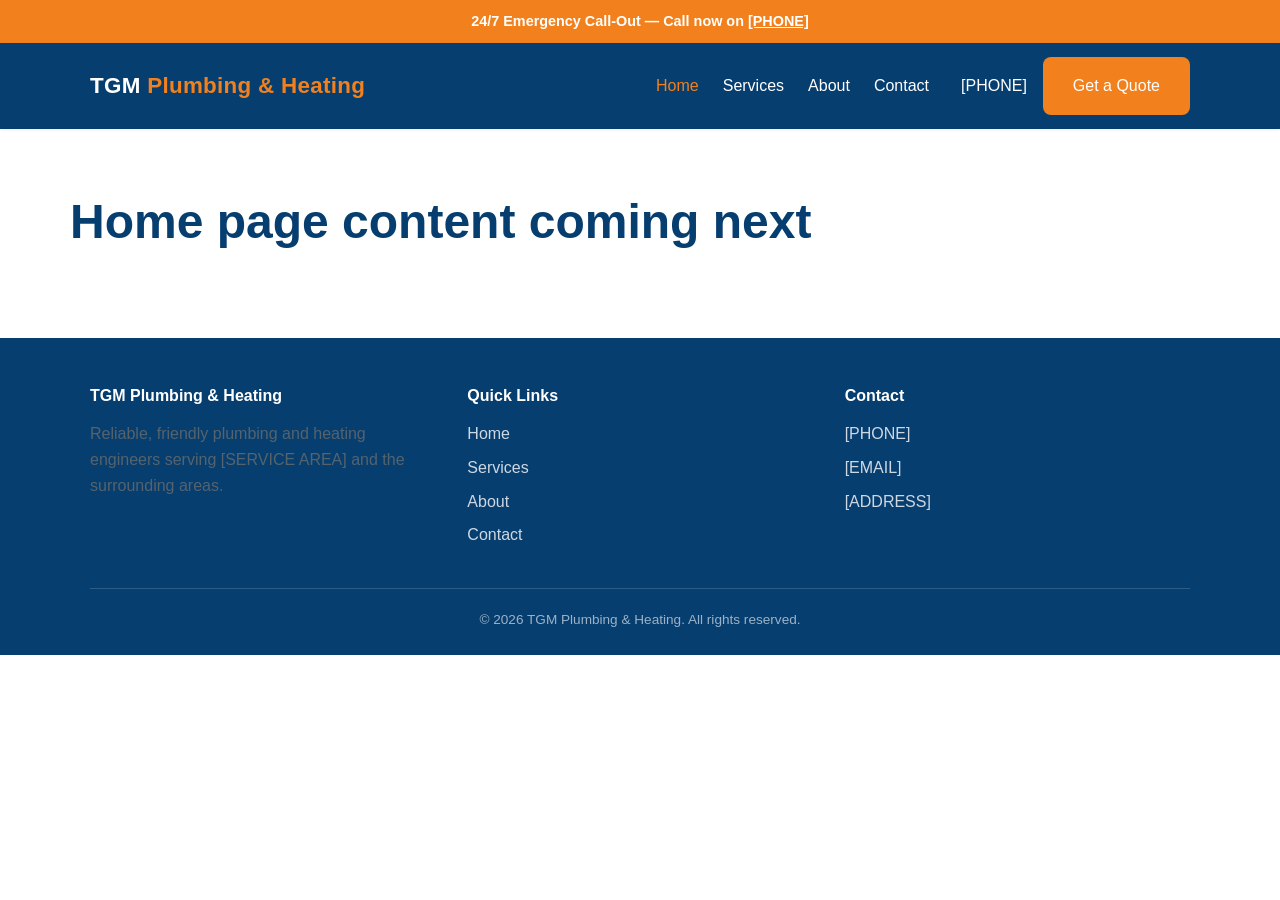
==== index.html @ c1269f1b "Add site header, emergency banner, and footer Build the shared page chrome (sticky nav with mobile t" ====
<!DOCTYPE html>
<html lang="en">
<head>
  <meta charset="UTF-8" />
  <meta name="viewport" content="width=device-width, initial-scale=1.0" />
  <title>TGM Plumbing & Heating | Local Plumbers & Heating Engineers</title>
  <meta name="description" content="TGM Plumbing & Heating — trusted local plumbing and heating engineers. Boiler installs, repairs, and 24/7 emergency call-outs." />
  <link rel="stylesheet" href="css/style.css" />
</head>
<body>

  <div class="emergency-banner">
    24/7 Emergency Call-Out — Call now on <a href="tel:[PHONE]">[PHONE]</a>
  </div>

  <header class="site-header">
    <div class="container">
      <a href="index.html" class="logo">TGM <span>Plumbing & Heating</span></a>

      <nav class="main-nav">
        <ul>
          <li><a href="index.html" class="active">Home</a></li>
          <li><a href="services.html">Services</a></li>
          <li><a href="about.html">About</a></li>
          <li><a href="contact.html">Contact</a></li>
        </ul>
        <div class="nav-call">
          <a href="tel:[PHONE]" class="nav-phone">[PHONE]</a>
          <a href="contact.html" class="btn btn-primary">Get a Quote</a>
        </div>
      </nav>

      <button class="nav-toggle" aria-label="Toggle navigation" aria-expanded="false">
        <span></span>
        <span></span>
        <span></span>
      </button>
    </div>
  </header>

  <main>
    <!-- Home page content coming in the next commit -->
    <section class="section container">
      <h1>Home page content coming next</h1>
    </section>
  </main>

  <footer class="site-footer">
    <div class="container">
      <div class="footer-grid">
        <div>
          <h4>TGM Plumbing & Heating</h4>
          <p>Reliable, friendly plumbing and heating engineers serving [SERVICE AREA] and the surrounding areas.</p>
        </div>
        <div>
          <h4>Quick Links</h4>
          <ul>
            <li><a href="index.html">Home</a></li>
            <li><a href="services.html">Services</a></li>
            <li><a href="about.html">About</a></li>
            <li><a href="contact.html">Contact</a></li>
          </ul>
        </div>
        <div>
          <h4>Contact</h4>
          <ul>
            <li><a href="tel:[PHONE]">[PHONE]</a></li>
            <li><a href="mailto:[EMAIL]">[EMAIL]</a></li>
            <li>[ADDRESS]</li>
          </ul>
        </div>
      </div>
      <div class="footer-bottom">
        &copy; <span id="year"></span> TGM Plumbing & Heating. All rights reserved.
      </div>
    </div>
  </footer>

  <script src="js/script.js"></script>
  <script>document.getElementById("year").textContent = new Date().getFullYear();</script>
</body>
</html>
---- css/style.css ----
/* ===================================================
   TGM Plumbing & Heating — base styles
   =================================================== */

:root {
  /* Brand colors — blue (van livery) + orange accent for CTAs */
  --color-primary: #0b5ea8;
  --color-primary-dark: #073e70;
  --color-primary-light: #eaf3fb;
  --color-accent: #f2811d;
  --color-accent-dark: #cc6a0f;
  --color-text: #1c2b36;
  --color-text-muted: #55636c;
  --color-bg: #ffffff;
  --color-bg-alt: #f5f8fa;
  --color-border: #e0e6ea;
  --color-white: #ffffff;
  --color-success: #1e8e3e;

  --font-base: -apple-system, BlinkMacSystemFont, "Segoe UI", Roboto, Helvetica, Arial, sans-serif;

  --radius: 8px;
  --shadow-sm: 0 1px 3px rgba(0, 0, 0, 0.08);
  --shadow-md: 0 4px 16px rgba(0, 0, 0, 0.12);

  --container-width: 1140px;
}

/* Reset */
*,
*::before,
*::after {
  box-sizing: border-box;
}

html {
  scroll-behavior: smooth;
}

body {
  margin: 0;
  font-family: var(--font-base);
  color: var(--color-text);
  background: var(--color-bg);
  line-height: 1.6;
  -webkit-font-smoothing: antialiased;
}

img {
  max-width: 100%;
  display: block;
}

a {
  color: var(--color-primary);
  text-decoration: none;
}

a:hover {
  text-decoration: underline;
}

ul {
  margin: 0;
  padding: 0;
  list-style: none;
}

h1, h2, h3, h4 {
  margin: 0 0 0.5em;
  line-height: 1.2;
  color: var(--color-primary-dark);
}

h1 {
  font-size: clamp(2rem, 4vw, 3rem);
}

h2 {
  font-size: clamp(1.5rem, 3vw, 2.2rem);
}

h3 {
  font-size: 1.25rem;
}

p {
  margin: 0 0 1em;
  color: var(--color-text-muted);
}

/* Layout helpers */
.container {
  width: 100%;
  max-width: var(--container-width);
  margin: 0 auto;
  padding: 0 20px;
}

.section {
  padding: 64px 0;
}

.section-alt {
  background: var(--color-bg-alt);
}

.text-center {
  text-align: center;
}

/* Buttons */
.btn {
  display: inline-block;
  padding: 14px 28px;
  border-radius: var(--radius);
  font-weight: 600;
  font-size: 1rem;
  border: 2px solid transparent;
  cursor: pointer;
  text-decoration: none;
  transition: transform 0.15s ease, box-shadow 0.15s ease;
}

.btn:hover {
  text-decoration: none;
  transform: translateY(-1px);
}

.btn-primary {
  background: var(--color-accent);
  color: var(--color-white);
}

.btn-primary:hover {
  background: var(--color-accent-dark);
  box-shadow: var(--shadow-md);
}

.btn-outline {
  background: transparent;
  border-color: var(--color-white);
  color: var(--color-white);
}

.btn-outline:hover {
  background: var(--color-white);
  color: var(--color-primary-dark);
}

.btn-secondary {
  background: var(--color-primary);
  color: var(--color-white);
}

.btn-secondary:hover {
  background: var(--color-primary-dark);
}

/* ===================================================
   Emergency banner
   =================================================== */
.emergency-banner {
  background: var(--color-accent);
  color: var(--color-white);
  text-align: center;
  padding: 10px 20px;
  font-weight: 600;
  font-size: 0.9rem;
}

.emergency-banner a {
  color: var(--color-white);
  text-decoration: underline;
}

/* ===================================================
   Header / nav
   =================================================== */
.site-header {
  background: var(--color-primary-dark);
  position: sticky;
  top: 0;
  z-index: 100;
  box-shadow: var(--shadow-sm);
}

.site-header .container {
  display: flex;
  align-items: center;
  justify-content: space-between;
  padding-top: 14px;
  padding-bottom: 14px;
}

.logo {
  color: var(--color-white);
  font-size: 1.4rem;
  font-weight: 700;
  letter-spacing: 0.3px;
}

.logo:hover {
  text-decoration: none;
}

.logo span {
  color: var(--color-accent);
}

.main-nav {
  display: flex;
  align-items: center;
  gap: 32px;
}

.main-nav ul {
  display: flex;
  gap: 24px;
}

.main-nav a {
  color: var(--color-white);
  font-weight: 500;
}

.main-nav a:hover,
.main-nav a.active {
  color: var(--color-accent);
  text-decoration: none;
}

.nav-call {
  display: flex;
  align-items: center;
  gap: 16px;
}

.nav-phone {
  color: var(--color-white);
  font-weight: 700;
  white-space: nowrap;
}

.nav-toggle {
  display: none;
  flex-direction: column;
  gap: 5px;
  background: none;
  border: none;
  cursor: pointer;
  padding: 4px;
}

.nav-toggle span {
  width: 26px;
  height: 3px;
  background: var(--color-white);
  border-radius: 2px;
}

@media (max-width: 860px) {
  .nav-toggle {
    display: flex;
  }

  .main-nav {
    position: absolute;
    top: 100%;
    left: 0;
    right: 0;
    background: var(--color-primary-dark);
    flex-direction: column;
    align-items: stretch;
    gap: 0;
    max-height: 0;
    overflow: hidden;
    transition: max-height 0.25s ease;
  }

  .main-nav.open {
    max-height: 400px;
  }

  .main-nav ul {
    flex-direction: column;
    gap: 0;
  }

  .main-nav li {
    border-top: 1px solid rgba(255, 255, 255, 0.12);
  }

  .main-nav a {
    display: block;
    padding: 14px 20px;
  }

  .nav-call {
    padding: 16px 20px;
  }
}

/* ===================================================
   Footer
   =================================================== */
.site-footer {
  background: var(--color-primary-dark);
  color: rgba(255, 255, 255, 0.8);
  padding: 48px 0 24px;
}

.footer-grid {
  display: grid;
  grid-template-columns: repeat(auto-fit, minmax(200px, 1fr));
  gap: 32px;
  margin-bottom: 32px;
}

.footer-grid h4 {
  color: var(--color-white);
  margin-bottom: 1em;
}

.footer-grid a {
  color: rgba(255, 255, 255, 0.8);
}

.footer-grid a:hover {
  color: var(--color-accent);
}

.footer-grid li {
  margin-bottom: 8px;
}

.footer-bottom {
  border-top: 1px solid rgba(255, 255, 255, 0.15);
  padding-top: 20px;
  text-align: center;
  font-size: 0.85rem;
  color: rgba(255, 255, 255, 0.6);
}
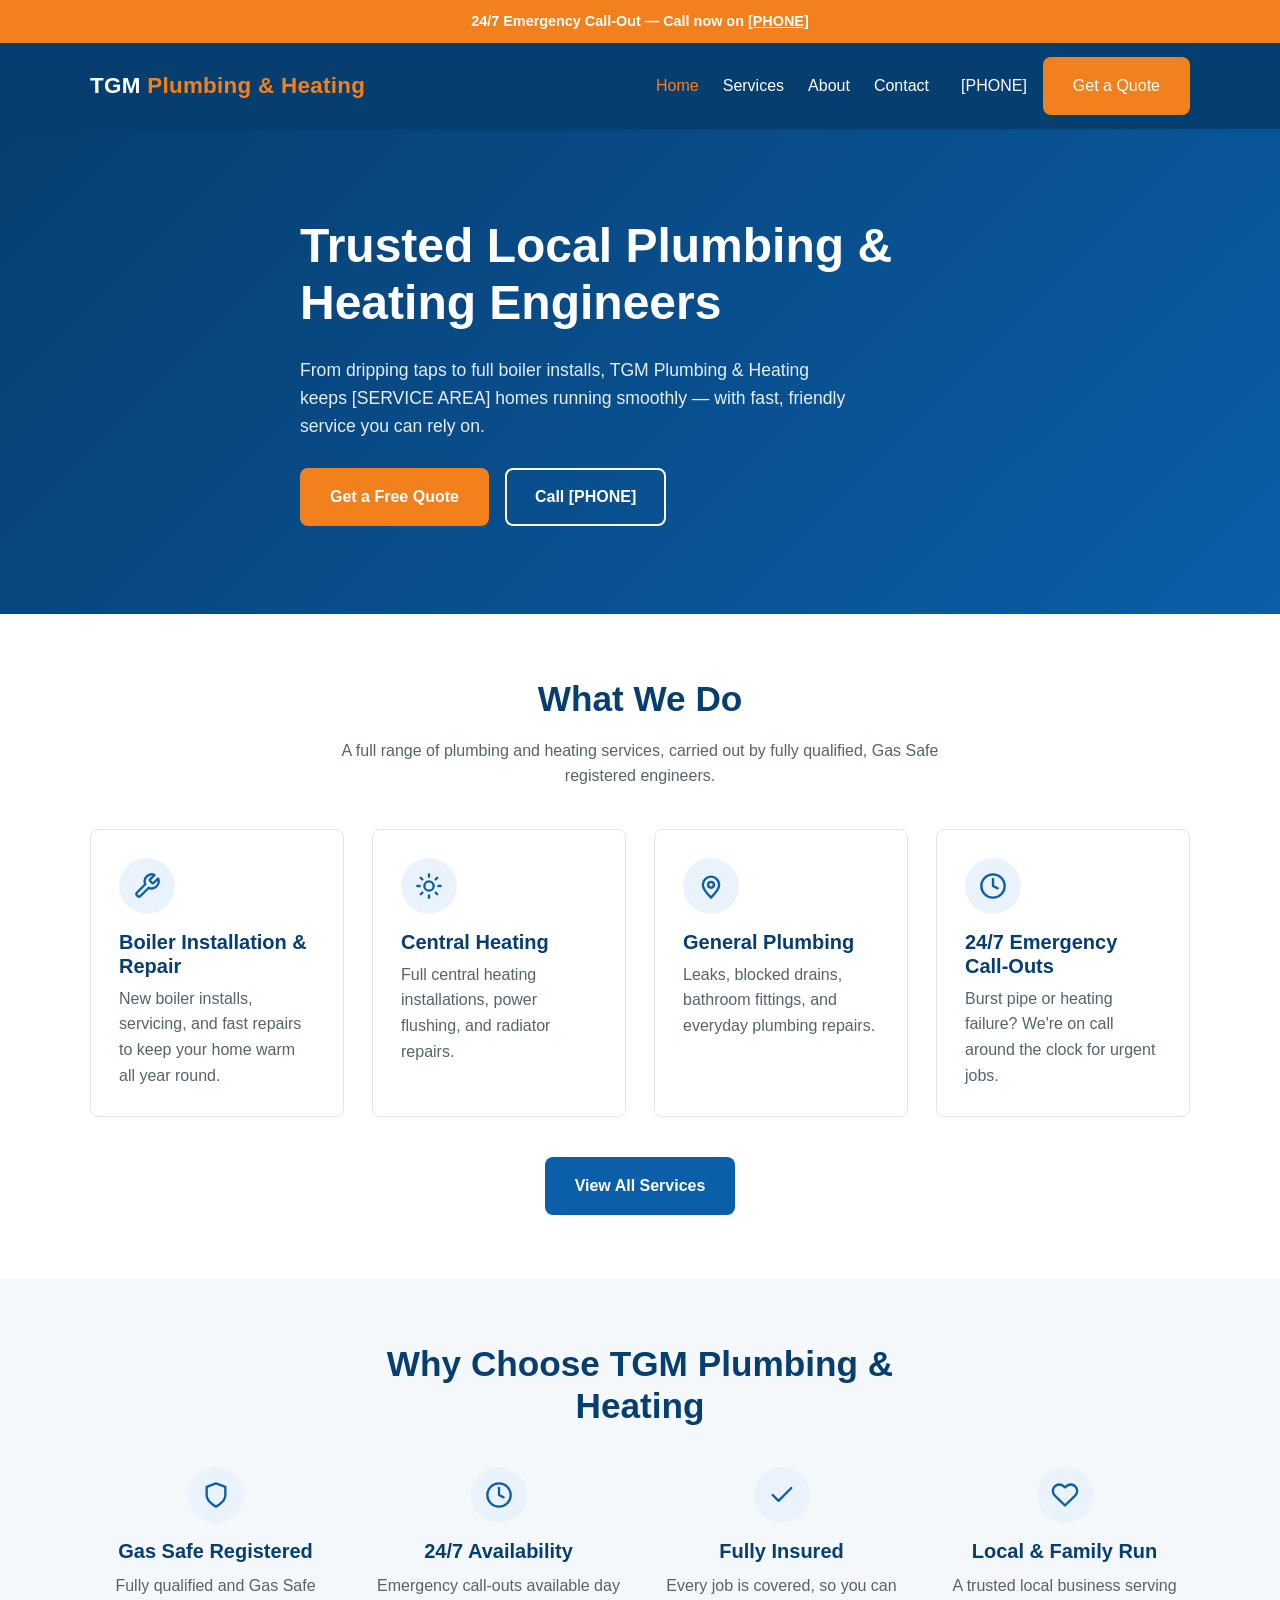
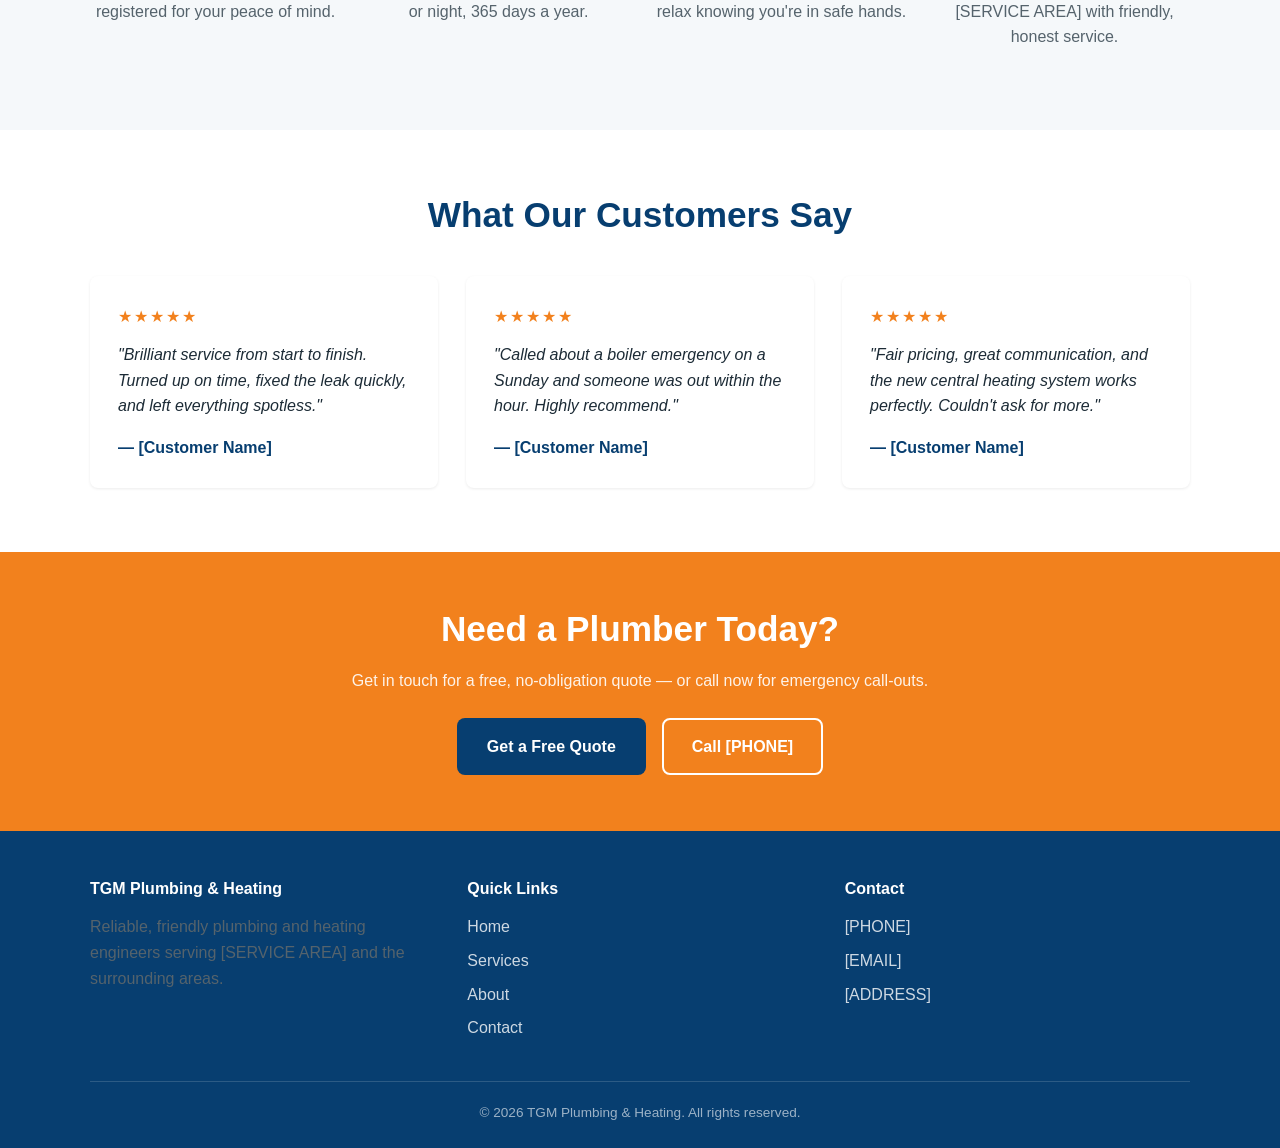
==== commit fa811791: "Build out home page content Add hero, services overview, why-choose-us trust points, testimonials, a" ====
--- a/index.html
+++ b/index.html
@@ -39,10 +39,151 @@
   </header>
 
   <main>
-    <!-- Home page content coming in the next commit -->
-    <section class="section container">
-      <h1>Home page content coming next</h1>
-    </section>
+
+    <!-- Hero -->
+    <section class="hero">
+      <div class="container">
+        <h1>Trusted Local Plumbing &amp; Heating Engineers</h1>
+        <p>From dripping taps to full boiler installs, TGM Plumbing &amp; Heating keeps [SERVICE AREA] homes running smoothly — with fast, friendly service you can rely on.</p>
+        <div class="hero-actions">
+          <a href="contact.html" class="btn btn-primary">Get a Free Quote</a>
+          <a href="tel:[PHONE]" class="btn btn-outline">Call [PHONE]</a>
+        </div>
+      </div>
+    </section>
+
+    <!-- Services overview -->
+    <section class="section">
+      <div class="container">
+        <div class="section-intro text-center">
+          <h2>What We Do</h2>
+          <p>A full range of plumbing and heating services, carried out by fully qualified, Gas Safe registered engineers.</p>
+        </div>
+
+        <div class="card-grid">
+          <div class="card">
+            <div class="icon-circle">
+              <svg viewBox="0 0 24 24" fill="none" stroke-width="2" stroke-linecap="round" stroke-linejoin="round"><path d="M14.7 6.3a1 1 0 0 0 0 1.4l1.6 1.6a1 1 0 0 0 1.4 0l3.77-3.77a6 6 0 0 1-7.94 7.94l-6.91 6.91a2.12 2.12 0 0 1-3-3l6.91-6.91a6 6 0 0 1 7.94-7.94l-3.76 3.76z"/></svg>
+            </div>
+            <h3>Boiler Installation &amp; Repair</h3>
+            <p>New boiler installs, servicing, and fast repairs to keep your home warm all year round.</p>
+          </div>
+
+          <div class="card">
+            <div class="icon-circle">
+              <svg viewBox="0 0 24 24" fill="none" stroke-width="2" stroke-linecap="round" stroke-linejoin="round"><path d="M12 2v2M12 20v2M4.9 4.9l1.4 1.4M17.7 17.7l1.4 1.4M2 12h2M20 12h2M4.9 19.1l1.4-1.4M17.7 6.3l1.4-1.4"/><circle cx="12" cy="12" r="4"/></svg>
+            </div>
+            <h3>Central Heating</h3>
+            <p>Full central heating installations, power flushing, and radiator repairs.</p>
+          </div>
+
+          <div class="card">
+            <div class="icon-circle">
+              <svg viewBox="0 0 24 24" fill="none" stroke-width="2" stroke-linecap="round" stroke-linejoin="round"><path d="M12 22c4-4 7-7.58 7-11a7 7 0 1 0-14 0c0 3.42 3 7 7 11z"/><circle cx="12" cy="11" r="2.5"/></svg>
+            </div>
+            <h3>General Plumbing</h3>
+            <p>Leaks, blocked drains, bathroom fittings, and everyday plumbing repairs.</p>
+          </div>
+
+          <div class="card">
+            <div class="icon-circle">
+              <svg viewBox="0 0 24 24" fill="none" stroke-width="2" stroke-linecap="round" stroke-linejoin="round"><circle cx="12" cy="12" r="10"/><path d="M12 6v6l4 2"/></svg>
+            </div>
+            <h3>24/7 Emergency Call-Outs</h3>
+            <p>Burst pipe or heating failure? We're on call around the clock for urgent jobs.</p>
+          </div>
+        </div>
+
+        <div class="text-center" style="margin-top: 40px;">
+          <a href="services.html" class="btn btn-secondary">View All Services</a>
+        </div>
+      </div>
+    </section>
+
+    <!-- Why choose us -->
+    <section class="section section-alt">
+      <div class="container">
+        <div class="section-intro text-center">
+          <h2>Why Choose TGM Plumbing &amp; Heating</h2>
+        </div>
+
+        <div class="trust-grid">
+          <div class="trust-item">
+            <div class="icon-circle">
+              <svg viewBox="0 0 24 24" fill="none" stroke-width="2" stroke-linecap="round" stroke-linejoin="round"><path d="M12 22s8-4 8-10V5l-8-3-8 3v7c0 6 8 10 8 10z"/></svg>
+            </div>
+            <h3>Gas Safe Registered</h3>
+            <p>Fully qualified and Gas Safe registered for your peace of mind.</p>
+          </div>
+
+          <div class="trust-item">
+            <div class="icon-circle">
+              <svg viewBox="0 0 24 24" fill="none" stroke-width="2" stroke-linecap="round" stroke-linejoin="round"><circle cx="12" cy="12" r="10"/><path d="M12 6v6l4 2"/></svg>
+            </div>
+            <h3>24/7 Availability</h3>
+            <p>Emergency call-outs available day or night, 365 days a year.</p>
+          </div>
+
+          <div class="trust-item">
+            <div class="icon-circle">
+              <svg viewBox="0 0 24 24" fill="none" stroke-width="2" stroke-linecap="round" stroke-linejoin="round"><path d="M20 6L9 17l-5-5"/></svg>
+            </div>
+            <h3>Fully Insured</h3>
+            <p>Every job is covered, so you can relax knowing you're in safe hands.</p>
+          </div>
+
+          <div class="trust-item">
+            <div class="icon-circle">
+              <svg viewBox="0 0 24 24" fill="none" stroke-width="2" stroke-linecap="round" stroke-linejoin="round"><path d="M20.8 4.6a5.5 5.5 0 0 0-7.8 0L12 5.6l-1-1a5.5 5.5 0 1 0-7.8 7.8l1 1L12 21l7.8-7.6 1-1a5.5 5.5 0 0 0 0-7.8z"/></svg>
+            </div>
+            <h3>Local &amp; Family Run</h3>
+            <p>A trusted local business serving [SERVICE AREA] with friendly, honest service.</p>
+          </div>
+        </div>
+      </div>
+    </section>
+
+    <!-- Testimonials -->
+    <section class="section">
+      <div class="container">
+        <div class="section-intro text-center">
+          <h2>What Our Customers Say</h2>
+        </div>
+
+        <div class="testimonial-grid">
+          <div class="testimonial-card">
+            <div class="testimonial-stars">★★★★★</div>
+            <p class="testimonial-quote">"Brilliant service from start to finish. Turned up on time, fixed the leak quickly, and left everything spotless."</p>
+            <div class="testimonial-author">— [Customer Name]</div>
+          </div>
+
+          <div class="testimonial-card">
+            <div class="testimonial-stars">★★★★★</div>
+            <p class="testimonial-quote">"Called about a boiler emergency on a Sunday and someone was out within the hour. Highly recommend."</p>
+            <div class="testimonial-author">— [Customer Name]</div>
+          </div>
+
+          <div class="testimonial-card">
+            <div class="testimonial-stars">★★★★★</div>
+            <p class="testimonial-quote">"Fair pricing, great communication, and the new central heating system works perfectly. Couldn't ask for more."</p>
+            <div class="testimonial-author">— [Customer Name]</div>
+          </div>
+        </div>
+      </div>
+    </section>
+
+    <!-- CTA banner -->
+    <section class="cta-banner">
+      <div class="container">
+        <h2>Need a Plumber Today?</h2>
+        <p>Get in touch for a free, no-obligation quote — or call now for emergency call-outs.</p>
+        <div class="cta-actions">
+          <a href="contact.html" class="btn btn-primary">Get a Free Quote</a>
+          <a href="tel:[PHONE]" class="btn btn-outline">Call [PHONE]</a>
+        </div>
+      </div>
+    </section>
+
   </main>
 
   <footer class="site-footer">
--- a/css/style.css
+++ b/css/style.css
@@ -341,3 +341,176 @@
   font-size: 0.85rem;
   color: rgba(255, 255, 255, 0.6);
 }
+
+/* ===================================================
+   Hero
+   =================================================== */
+.hero {
+  background: linear-gradient(135deg, var(--color-primary-dark), var(--color-primary));
+  color: var(--color-white);
+  padding: 88px 0;
+}
+
+.hero .container {
+  max-width: 720px;
+}
+
+.hero h1 {
+  color: var(--color-white);
+}
+
+.hero p {
+  color: rgba(255, 255, 255, 0.9);
+  font-size: 1.1rem;
+  max-width: 560px;
+}
+
+.hero-actions {
+  display: flex;
+  flex-wrap: wrap;
+  gap: 16px;
+  margin-top: 28px;
+}
+
+/* ===================================================
+   Icon circle (used for service cards & trust points)
+   =================================================== */
+.icon-circle {
+  width: 56px;
+  height: 56px;
+  border-radius: 50%;
+  background: var(--color-primary-light);
+  display: flex;
+  align-items: center;
+  justify-content: center;
+  margin-bottom: 16px;
+}
+
+.icon-circle svg {
+  width: 28px;
+  height: 28px;
+  stroke: var(--color-primary);
+}
+
+/* ===================================================
+   Service cards
+   =================================================== */
+.card-grid {
+  display: grid;
+  grid-template-columns: repeat(auto-fit, minmax(240px, 1fr));
+  gap: 28px;
+  margin-top: 40px;
+}
+
+.card {
+  background: var(--color-white);
+  border: 1px solid var(--color-border);
+  border-radius: var(--radius);
+  padding: 28px;
+  transition: box-shadow 0.15s ease, transform 0.15s ease;
+}
+
+.card:hover {
+  box-shadow: var(--shadow-md);
+  transform: translateY(-2px);
+}
+
+.card h3 {
+  margin-bottom: 0.4em;
+}
+
+.card p {
+  margin-bottom: 0;
+}
+
+.section-intro {
+  max-width: 640px;
+  margin: 0 auto;
+}
+
+/* ===================================================
+   Trust points ("Why choose us")
+   =================================================== */
+.trust-grid {
+  display: grid;
+  grid-template-columns: repeat(auto-fit, minmax(220px, 1fr));
+  gap: 32px;
+  margin-top: 40px;
+}
+
+.trust-item {
+  text-align: center;
+}
+
+.trust-item .icon-circle {
+  margin-left: auto;
+  margin-right: auto;
+}
+
+/* ===================================================
+   Testimonials
+   =================================================== */
+.testimonial-grid {
+  display: grid;
+  grid-template-columns: repeat(auto-fit, minmax(260px, 1fr));
+  gap: 28px;
+  margin-top: 40px;
+}
+
+.testimonial-card {
+  background: var(--color-white);
+  border-radius: var(--radius);
+  padding: 28px;
+  box-shadow: var(--shadow-sm);
+}
+
+.testimonial-stars {
+  color: var(--color-accent);
+  letter-spacing: 2px;
+  margin-bottom: 12px;
+}
+
+.testimonial-quote {
+  font-style: italic;
+  color: var(--color-text);
+}
+
+.testimonial-author {
+  margin-top: 16px;
+  font-weight: 600;
+  color: var(--color-primary-dark);
+}
+
+/* ===================================================
+   CTA banner
+   =================================================== */
+.cta-banner {
+  background: var(--color-accent);
+  color: var(--color-white);
+  text-align: center;
+  padding: 56px 0;
+}
+
+.cta-banner h2 {
+  color: var(--color-white);
+}
+
+.cta-banner p {
+  color: rgba(255, 255, 255, 0.9);
+}
+
+.cta-actions {
+  display: flex;
+  justify-content: center;
+  flex-wrap: wrap;
+  gap: 16px;
+  margin-top: 24px;
+}
+
+.cta-banner .btn-primary {
+  background: var(--color-primary-dark);
+}
+
+.cta-banner .btn-primary:hover {
+  background: var(--color-primary);
+}
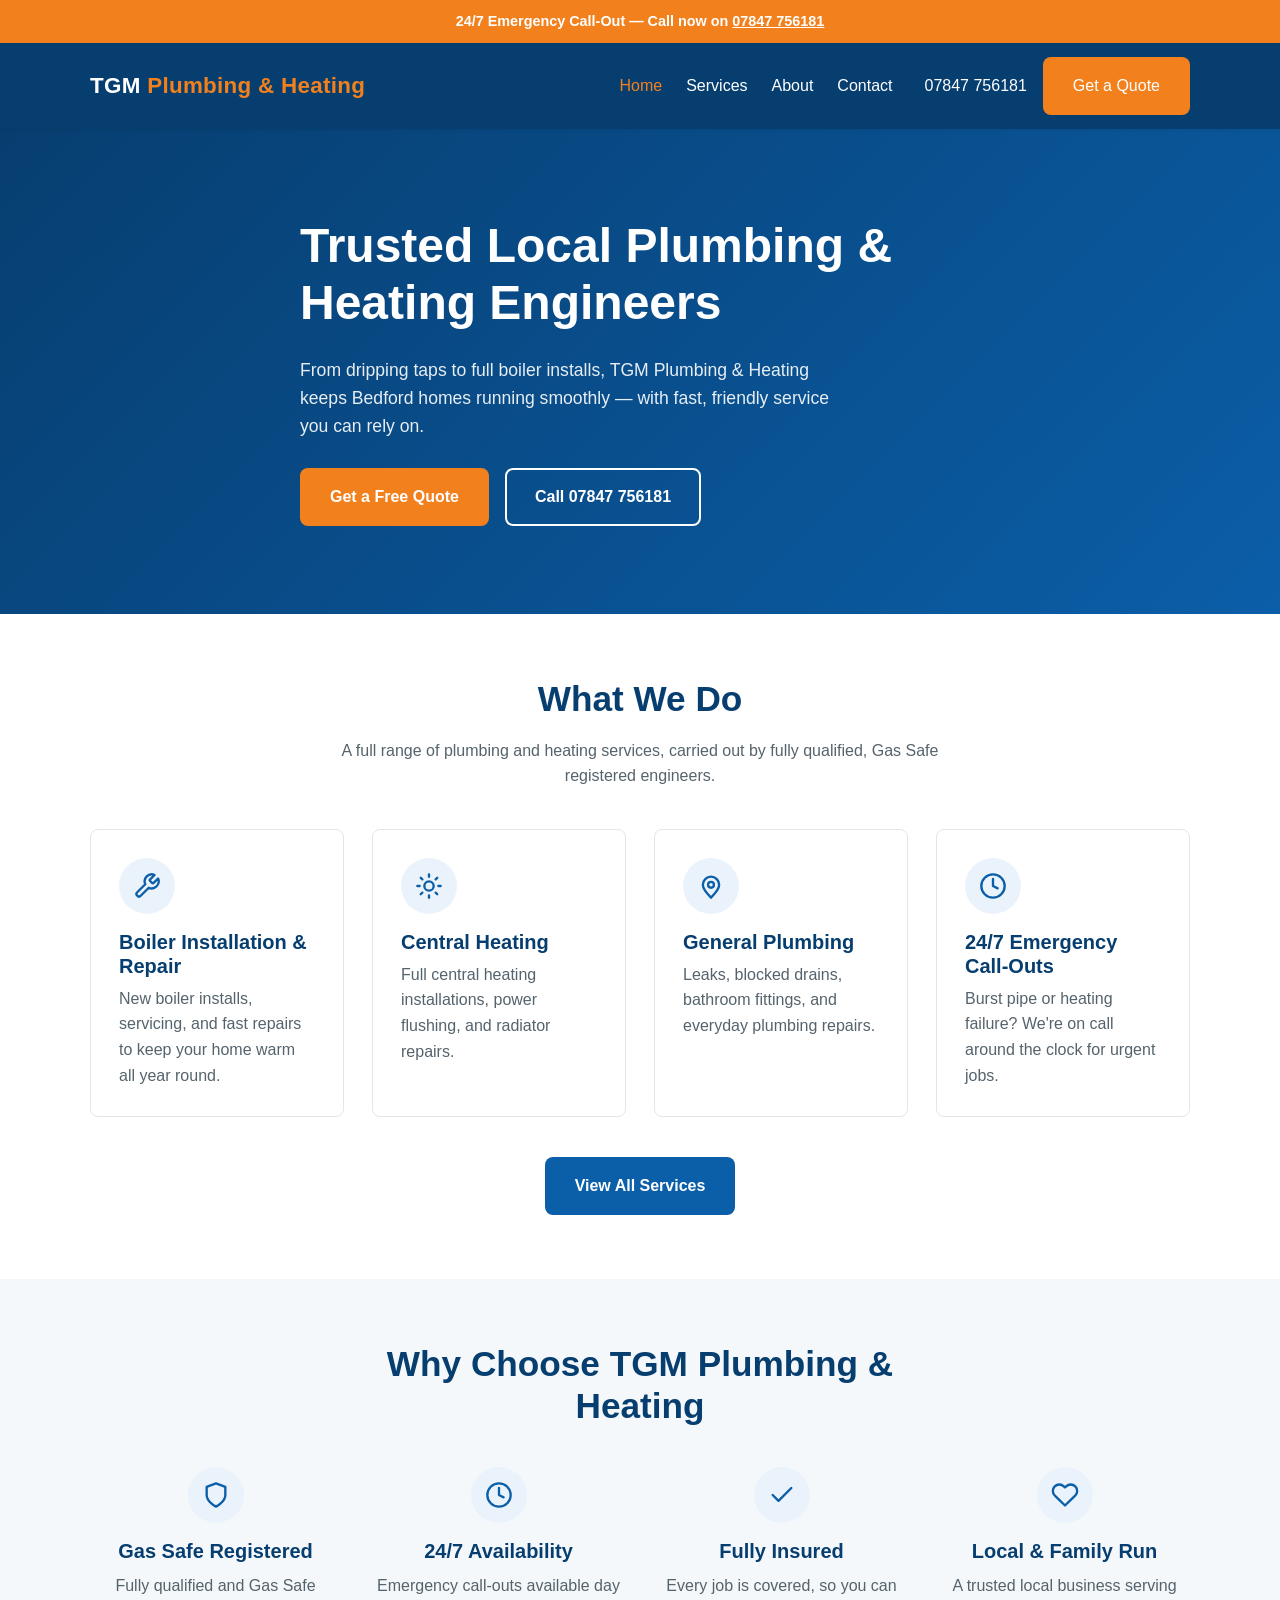
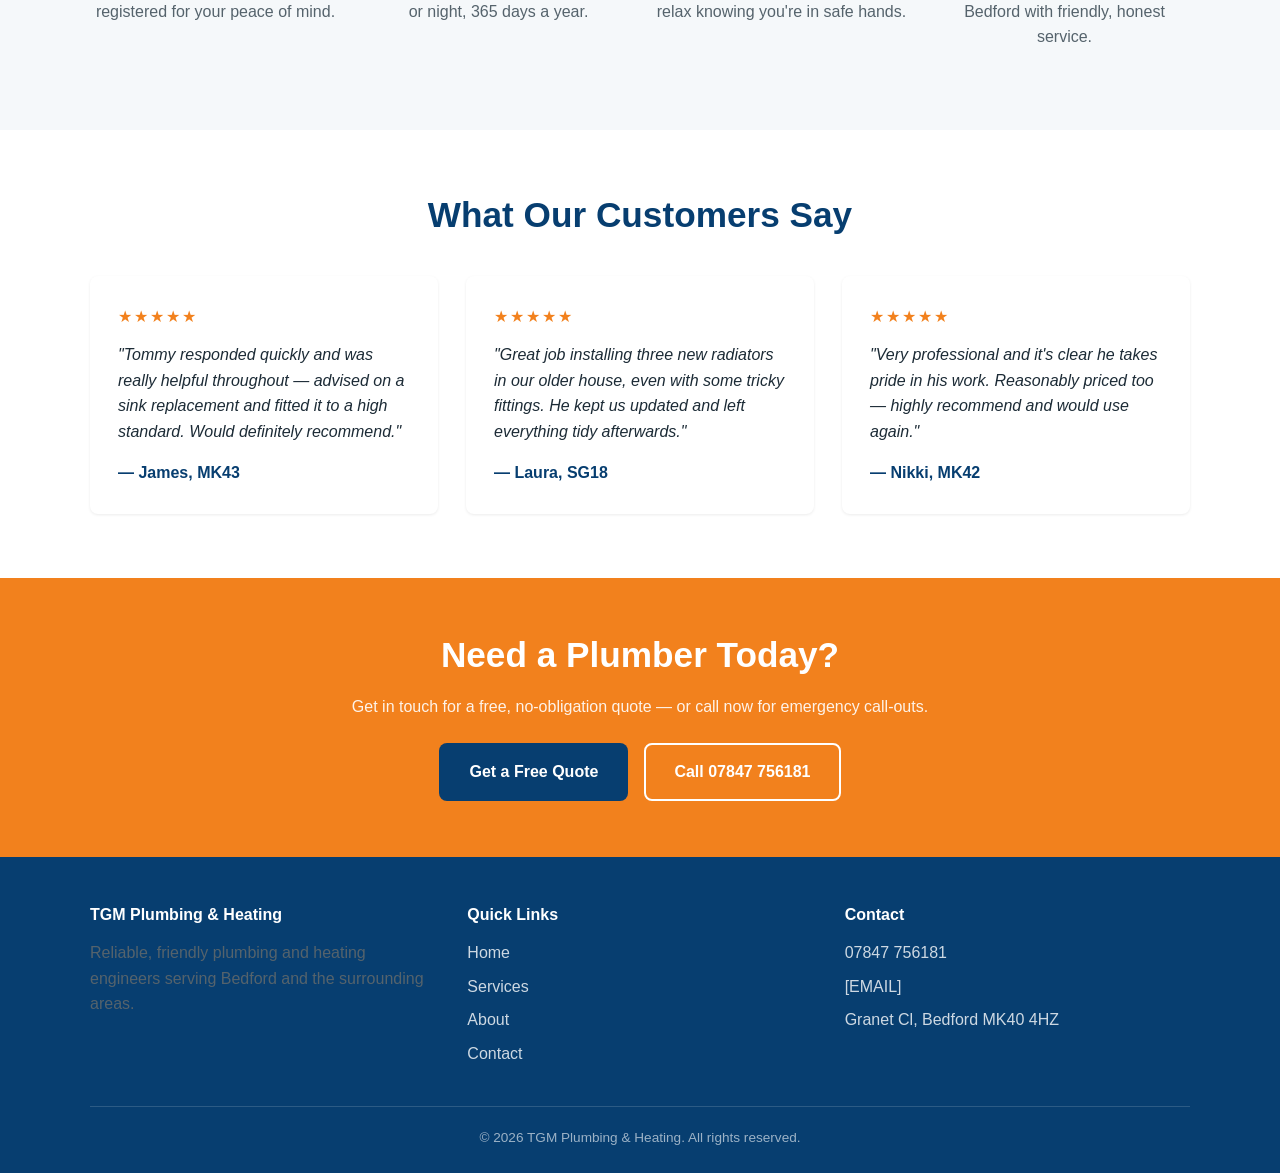
==== commit 775c0d2b: "Add real business contact details Replace phone, address, and service area placeholders with TGM's a" ====
--- a/index.html
+++ b/index.html
@@ -10,7 +10,7 @@
 <body>
 
   <div class="emergency-banner">
-    24/7 Emergency Call-Out — Call now on <a href="tel:[PHONE]">[PHONE]</a>
+    24/7 Emergency Call-Out — Call now on <a href="tel:07847756181">07847 756181</a>
   </div>
 
   <header class="site-header">
@@ -25,7 +25,7 @@
           <li><a href="contact.html">Contact</a></li>
         </ul>
         <div class="nav-call">
-          <a href="tel:[PHONE]" class="nav-phone">[PHONE]</a>
+          <a href="tel:07847756181" class="nav-phone">07847 756181</a>
           <a href="contact.html" class="btn btn-primary">Get a Quote</a>
         </div>
       </nav>
@@ -44,10 +44,10 @@
     <section class="hero">
       <div class="container">
         <h1>Trusted Local Plumbing &amp; Heating Engineers</h1>
-        <p>From dripping taps to full boiler installs, TGM Plumbing &amp; Heating keeps [SERVICE AREA] homes running smoothly — with fast, friendly service you can rely on.</p>
+        <p>From dripping taps to full boiler installs, TGM Plumbing &amp; Heating keeps Bedford homes running smoothly — with fast, friendly service you can rely on.</p>
         <div class="hero-actions">
           <a href="contact.html" class="btn btn-primary">Get a Free Quote</a>
-          <a href="tel:[PHONE]" class="btn btn-outline">Call [PHONE]</a>
+          <a href="tel:07847756181" class="btn btn-outline">Call 07847 756181</a>
         </div>
       </div>
     </section>
@@ -137,7 +137,7 @@
               <svg viewBox="0 0 24 24" fill="none" stroke-width="2" stroke-linecap="round" stroke-linejoin="round"><path d="M20.8 4.6a5.5 5.5 0 0 0-7.8 0L12 5.6l-1-1a5.5 5.5 0 1 0-7.8 7.8l1 1L12 21l7.8-7.6 1-1a5.5 5.5 0 0 0 0-7.8z"/></svg>
             </div>
             <h3>Local &amp; Family Run</h3>
-            <p>A trusted local business serving [SERVICE AREA] with friendly, honest service.</p>
+            <p>A trusted local business serving Bedford with friendly, honest service.</p>
           </div>
         </div>
       </div>
@@ -153,20 +153,20 @@
         <div class="testimonial-grid">
           <div class="testimonial-card">
             <div class="testimonial-stars">★★★★★</div>
-            <p class="testimonial-quote">"Brilliant service from start to finish. Turned up on time, fixed the leak quickly, and left everything spotless."</p>
-            <div class="testimonial-author">— [Customer Name]</div>
+            <p class="testimonial-quote">"Tommy responded quickly and was really helpful throughout — advised on a sink replacement and fitted it to a high standard. Would definitely recommend."</p>
+            <div class="testimonial-author">— James, MK43</div>
           </div>
 
           <div class="testimonial-card">
             <div class="testimonial-stars">★★★★★</div>
-            <p class="testimonial-quote">"Called about a boiler emergency on a Sunday and someone was out within the hour. Highly recommend."</p>
-            <div class="testimonial-author">— [Customer Name]</div>
+            <p class="testimonial-quote">"Great job installing three new radiators in our older house, even with some tricky fittings. He kept us updated and left everything tidy afterwards."</p>
+            <div class="testimonial-author">— Laura, SG18</div>
           </div>
 
           <div class="testimonial-card">
             <div class="testimonial-stars">★★★★★</div>
-            <p class="testimonial-quote">"Fair pricing, great communication, and the new central heating system works perfectly. Couldn't ask for more."</p>
-            <div class="testimonial-author">— [Customer Name]</div>
+            <p class="testimonial-quote">"Very professional and it's clear he takes pride in his work. Reasonably priced too — highly recommend and would use again."</p>
+            <div class="testimonial-author">— Nikki, MK42</div>
           </div>
         </div>
       </div>
@@ -179,7 +179,7 @@
         <p>Get in touch for a free, no-obligation quote — or call now for emergency call-outs.</p>
         <div class="cta-actions">
           <a href="contact.html" class="btn btn-primary">Get a Free Quote</a>
-          <a href="tel:[PHONE]" class="btn btn-outline">Call [PHONE]</a>
+          <a href="tel:07847756181" class="btn btn-outline">Call 07847 756181</a>
         </div>
       </div>
     </section>
@@ -191,7 +191,7 @@
       <div class="footer-grid">
         <div>
           <h4>TGM Plumbing & Heating</h4>
-          <p>Reliable, friendly plumbing and heating engineers serving [SERVICE AREA] and the surrounding areas.</p>
+          <p>Reliable, friendly plumbing and heating engineers serving Bedford and the surrounding areas.</p>
         </div>
         <div>
           <h4>Quick Links</h4>
@@ -205,9 +205,9 @@
         <div>
           <h4>Contact</h4>
           <ul>
-            <li><a href="tel:[PHONE]">[PHONE]</a></li>
+            <li><a href="tel:07847756181">07847 756181</a></li>
             <li><a href="mailto:[EMAIL]">[EMAIL]</a></li>
-            <li>[ADDRESS]</li>
+            <li>Granet Cl, Bedford MK40 4HZ</li>
           </ul>
         </div>
       </div>
